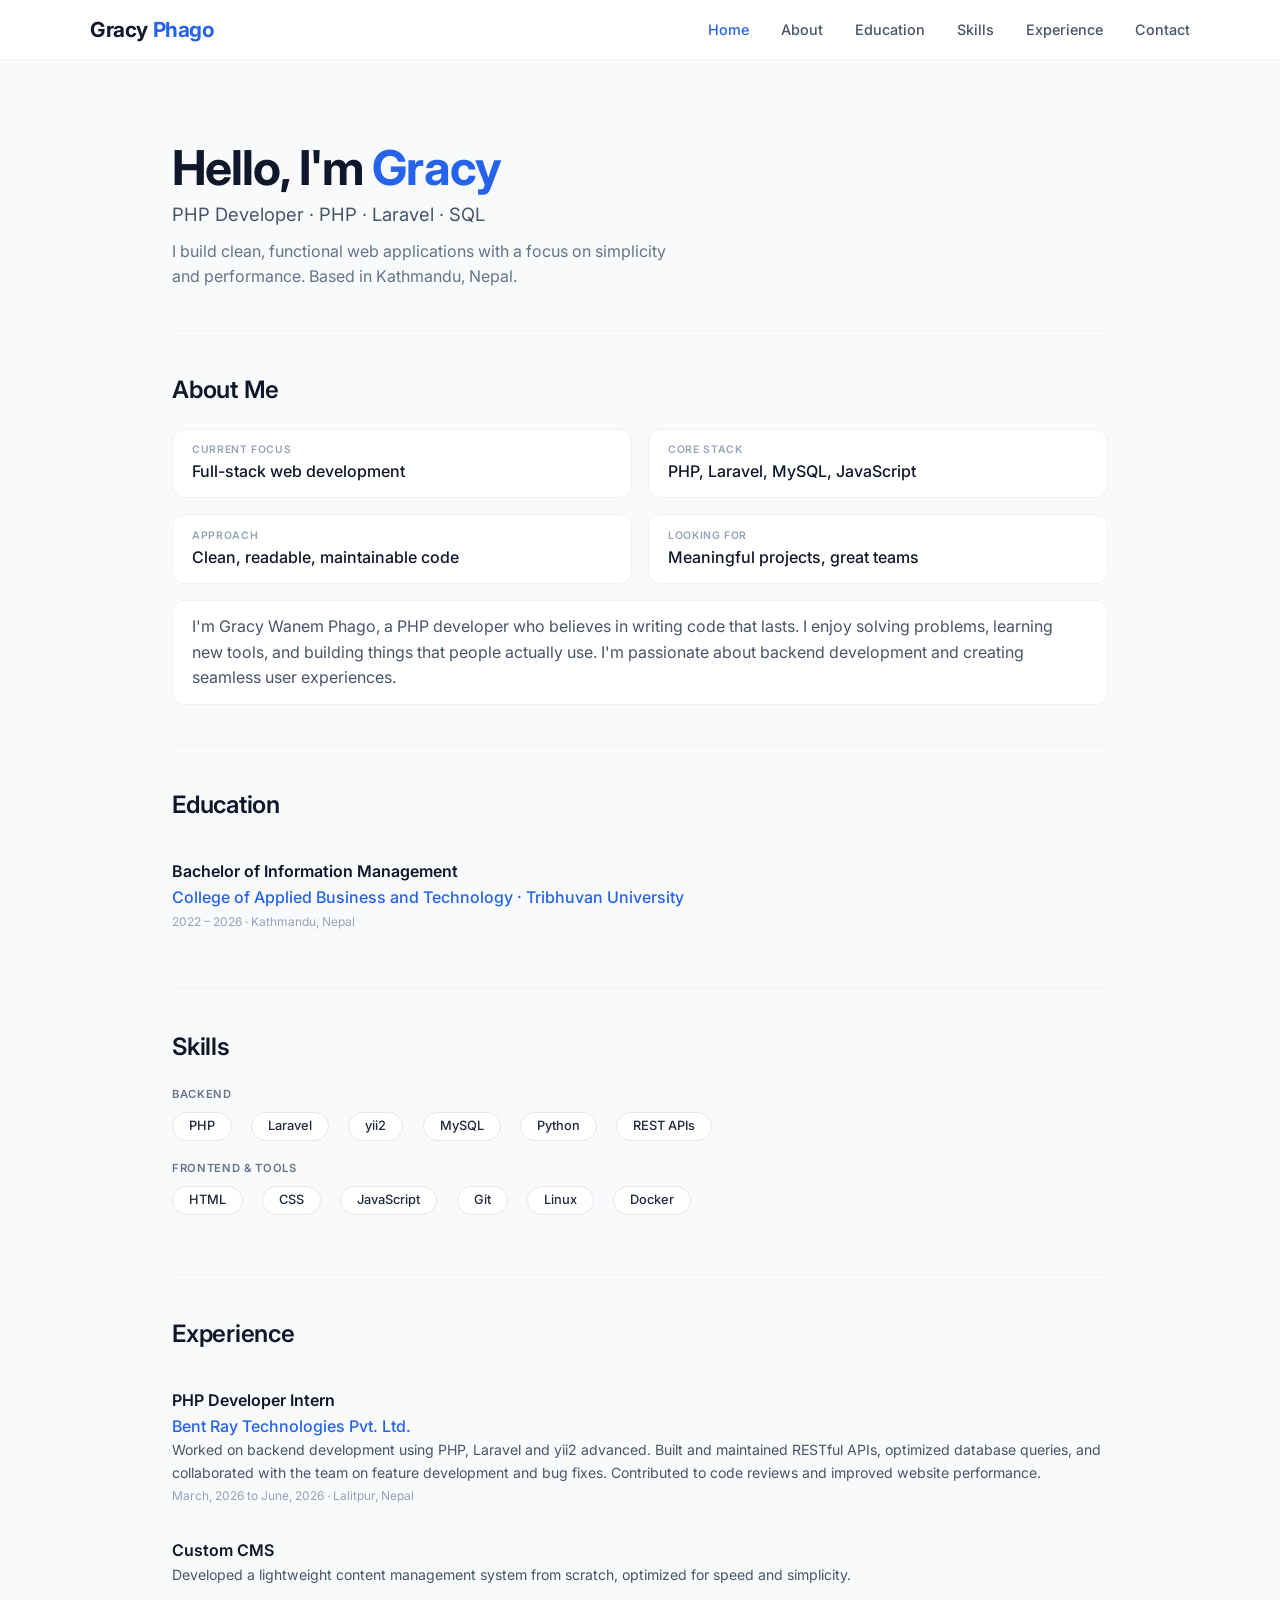
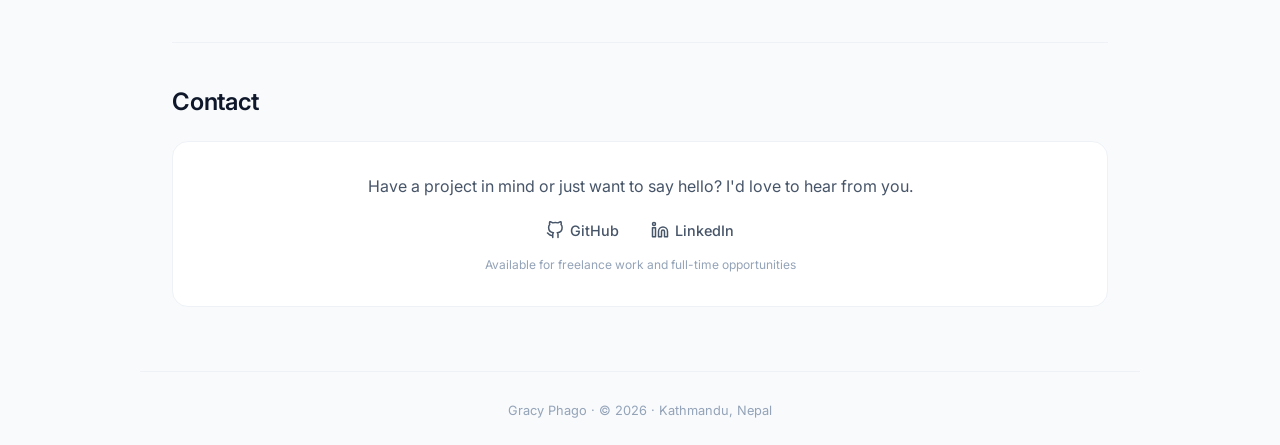
==== index.html @ eda29b72 "fix: add trailing slash" ====
<!DOCTYPE html>
<html lang="en">

<head>
  <meta charset="UTF-8" />
  <meta name="viewport" content="width=device-width, initial-scale=1.0" />
  <link rel="icon" href="data:image/svg+xml,<svg xmlns='http://www.w3.org/2000/svg' viewBox='0 0 100 100'><text y='.9em' font-size='90'>GP</text></svg>" />
  <!-- Primary Meta Tags -->
  <title>Gracy Phago | PHP Developer</title>
  <meta name="title" content="Gracy Phago" />
  <meta name="description"
    content="Gracy Phago is a PHP developer specializing in PHP, Laravel, and SQL. View portfolio, skills, and experience." />
  <meta name="keywords"
    content="Gracy Wanem Phago, PHP developer, Laravel developer, SQL developer, portfolio, Kathmandu, full-stack developer" />
  <meta name="robots" content="index, follow" />
  <meta name="author" content="Gracy Phago" />
  <link rel="canonical" href="https://gracyphago.com.np/" />

  <!-- Open Graph / Facebook -->
  <meta property="og:type" content="website" />
  <meta property="og:url" content="https://gracyphago.com.np/" />
  <meta property="og:title" content="Gracy Phago · PHP Developer Portfolio" />
  <meta property="og:description"
    content="Gracy Phago is a PHP developer specializing in PHP, Laravel, and SQL. View portfolio, skills, and experience." />
  <meta property="og:image" content="https://gracyphago.com.np//og-image.jpg" />
  <!-- Twitter -->
  <meta property="twitter:card" content="summary_large_image" />
  <meta property="twitter:url" content="https://gracyphago.com.np/" />
  <meta property="twitter:title" content="Gracy Phago · PHP Developer Portfolio" />
  <meta property="twitter:description"
    content="Gracy Phago is a PHP developer specializing in PHP, Laravel, and SQL. View portfolio, skills, and experience." />
  <meta property="twitter:image" content="https://gracyphago.com.np//og-image.jpg" />

  <!-- Apple Touch Icon -->
  <link rel="apple-touch-icon" sizes="180x180" href="apple-touch-icon.png" />
  <link rel="icon" type="image/png" sizes="32x32" href="favicon-32x32.png" />
  <link rel="icon" type="image/png" sizes="16x16" href="favicon-16x16.png" />

  <link rel="preconnect" href="https://fonts.googleapis.com">
  <link
    href="https://fonts.googleapis.com/css2?family=Inter:opsz,wght@14..32,300;14..32,400;14..32,500;14..32,600;14..32,700&display=swap"
    rel="stylesheet">

  <link rel="stylesheet" href="style.css" />

  <!-- JSON-LD Structured Data -->
  <script type="application/ld+json">
{
  "@context": "https://schema.org",
  "@type": "Person",
  "name": "Gracy Phago",
  "jobTitle": "Software Developer",
  "url": "https://gracyphago.com.np/",
  "address": {
    "@type": "PostalAddress",
    "addressCountry": "Nepal",
    "addressLocality": "Kathmandu"
  },
  "sameAs": [
    "https://github.com/phagogracy",
    "https://www.linkedin.com/in/gracy-wanem-phago-60000b256/"
  ],
  "alumniOf": {
    "@type": "EducationalOrganization",
    "name": "Tribhuvan University"
  },
  "knowsAbout": ["PHP", "Laravel", "SQL", "JavaScript", "Web Development"]
}
</script>
</head>

<body>
  <!-- navigation -->
  <nav class="navbar">
    <div class="nav-container">
      <div class="logo">Gracy <span>Phago</span></div>
      <div class="nav-links">
        <a href="#home" class="active">Home</a>
        <a href="#about">About</a>
        <a href="#education">Education</a>
        <a href="#skills">Skills</a>
        <a href="#experience">Experience</a>
        <a href="#contact">Contact</a>
      </div>
    </div>
  </nav>

  <!-- main content -->
  <div class="container">

    <!-- hero / home -->
    <section id="home" class="hero">
      <h1>Hello, I'm <span>Gracy</span></h1>
      <div class="tagline">PHP Developer · PHP · Laravel · SQL</div>
      <p>I build clean, functional web applications with a focus on simplicity and performance. Based in Kathmandu,
        Nepal.</p>
    </section>

    <!-- about -->
    <section id="about">
      <h2>About Me</h2>
      <div class="about-grid">
        <div class="about-item">
          <div class="label">Current focus</div>
          <div class="value">Full-stack web development</div>
        </div>
        <div class="about-item">
          <div class="label">Core stack</div>
          <div class="value">PHP, Laravel, MySQL, JavaScript</div>
        </div>
        <div class="about-item">
          <div class="label">Approach</div>
          <div class="value">Clean, readable, maintainable code</div>
        </div>
        <div class="about-item">
          <div class="label">Looking for</div>
          <div class="value">Meaningful projects, great teams</div>
        </div>
        <div class="about-bio">
          <p>I'm Gracy Wanem Phago, a PHP developer who believes in writing code that lasts. I enjoy solving problems,
            learning new tools, and building things that people actually use. I'm passionate about backend development
            and creating seamless user experiences.</p>
        </div>
      </div>
    </section>
    <!-- education -->
    <section id="education">
      <h2>Education</h2>

      <div class="edu-item">
        <div>
          <div class="edu-title">Bachelor of Information Management</div>
          <div class="edu-school">
            <a href="https://cab.edu.np" target="_blank" rel="noopener noreferrer">College of Applied Business and Technology</a> · Tribhuvan University</div>
          <div class="edu-meta">2022 – 2026 · Kathmandu, Nepal</div>
        </div>
      </div>
    </section>

    <!-- skills -->
    <section id="skills">
      <h2>Skills</h2>
      <div class="skill-group">
        <div class="skill-group-title">Backend</div>
        <div class="skill-row">
          <span class="skill-tag">PHP</span>
          <span class="skill-tag">Laravel</span>
          <span class="skill-tag">yii2</span>
          <span class="skill-tag">MySQL</span>
          <span class="skill-tag">Python</span>
          <span class="skill-tag">REST APIs</span>
        </div>
      </div>
      <div class="skill-group">
        <div class="skill-group-title">Frontend &amp; Tools</div>
        <div class="skill-row">
          <span class="skill-tag">HTML</span>
          <span class="skill-tag">CSS</span>
          <span class="skill-tag">JavaScript</span>
          <span class="skill-tag">Git</span>
          <span class="skill-tag">Linux</span>
          <span class="skill-tag">Docker</span>
        </div>
      </div>
    </section>

    <!-- experience -->
    <section id="experience">
      <h2>Experience</h2>
      <div class="exp-item">
        <div>
          <div class="exp-title">PHP Developer Intern</div>
          <div class="exp-company">
            <a href="https://bentraytech.com" target="_blank" rel="noopener noreferrer">
              Bent Ray Technologies Pvt. Ltd.
            </a>
          </div>
          <div class="exp-desc">Worked on backend development using PHP, Laravel and yii2 advanced. Built and maintained
            RESTful APIs, optimized database queries, and collaborated with the team on feature development and bug
            fixes. Contributed to code reviews and improved website performance.</div>
          <div class="exp-meta">March, 2026 to June, 2026 · Lalitpur, Nepal</div>
        </div>
      </div>

      <div class="exp-item">
        <div>
          <div class="exp-title">Custom CMS</div>
          <div class="exp-desc">Developed a lightweight content management system from scratch, optimized for speed and
            simplicity.</div>
        </div>
      </div>
    </section>
    <!-- contact -->
    <section id="contact">
      <h2>Contact</h2>
      <div class="contact-box">
        <p>Have a project in mind or just want to say hello? I'd love to hear from you.</p>
        <div class="social-links">
          <a href="https://github.com/phagogracy" target="_blank" rel="noopener">
            <svg width="18" height="18" viewBox="0 0 24 24" fill="none" stroke="currentColor" stroke-width="2"
              stroke-linecap="round" stroke-linejoin="round">
              <path
                d="M9 19c-5 1.5-5-2.5-7-3m14 6v-3.87a3.37 3.37 0 0 0-.94-2.61c3.14-.35 6.44-1.54 6.44-7A5.44 5.44 0 0 0 20 4.77 5.07 5.07 0 0 0 19.91 1S18.73.65 16 2.48a13.38 13.38 0 0 0-7 0C6.27.65 5.09 1 5.09 1A5.07 5.07 0 0 0 5 4.77a5.44 5.44 0 0 0-1.5 3.78c0 5.42 3.3 6.61 6.44 7A3.37 3.37 0 0 0 9 18.13V22">
              </path>
            </svg>
            GitHub
          </a>
          <a href="https://www.linkedin.com/in/gracy-wanem-phago-60000b256/" target="_blank" rel="noopener">
            <svg width="18" height="18" viewBox="0 0 24 24" fill="none" stroke="currentColor" stroke-width="2"
              stroke-linecap="round" stroke-linejoin="round">
              <path d="M16 8a6 6 0 0 1 6 6v7h-4v-7a2 2 0 0 0-2-2 2 2 0 0 0-2 2v7h-4v-7a6 6 0 0 1 6-6z"></path>
              <rect x="2" y="9" width="4" height="12"></rect>
              <circle cx="4" cy="4" r="2"></circle>
            </svg>
            LinkedIn
          </a>
        </div>
        <div class="contact-note">Available for freelance work and full-time opportunities</div>
      </div>
    </section>
  </div>

  <!-- footer -->
  <footer>
    <span>Gracy Phago</span> · <span>© 2026</span> · <span>Kathmandu, Nepal</span>
  </footer>

  <script src="script.js"></script>
</body>

</html>
---- style.css ----
/* reset & base */
* {
    margin: 0;
    padding: 0;
    box-sizing: border-box;
}

html {
    scroll-behavior: smooth;
}

body {
    font-family: 'Inter', system-ui, -apple-system, sans-serif;
    background: #f8fafc;
    color: #0f172a;
    line-height: 1.6;
}

/*  navigation  */
.navbar {
    background: white;
    border-bottom: 1px solid #eef2f6;
    padding: 0.8rem 2rem;
    position: sticky;
    top: 0;
    z-index: 100;
    backdrop-filter: blur(8px);
    background: rgba(255, 255, 255, 0.92);
}

.nav-container {
    max-width: 1100px;
    margin: 0 auto;
    display: flex;
    justify-content: space-between;
    align-items: center;
    flex-wrap: wrap;
    gap: 1rem;
}

.logo {
    font-size: 1.3rem;
    font-weight: 700;
    letter-spacing: -0.02em;
}

.logo span {
    color: #2563eb;
}

.nav-links {
    display: flex;
    gap: 2rem;
    flex-wrap: wrap;
}

.nav-links a {
    color: #475569;
    text-decoration: none;
    font-size: 0.9rem;
    font-weight: 500;
    transition: color 0.2s;
}

.nav-links a:hover {
    color: #2563eb;
}

.nav-links a.active {
    color: #2563eb;
}

/*  container  */
.container {
    max-width: 1000px;
    margin: 0 auto;
    padding: 2rem 2rem 1.5rem;
}

/*  hero section  */
.hero {
    padding: 3rem 0 2.5rem;
}

.hero h1 {
    font-size: 3rem;
    font-weight: 700;
    letter-spacing: -0.02em;
    line-height: 1.15;
    margin-bottom: 0.3rem;
}

.hero h1 span {
    color: #2563eb;
}

.hero .tagline {
    font-size: 1.15rem;
    color: #475569;
    margin-bottom: 0.6rem;
}

.hero p {
    color: #64748b;
    max-width: 520px;
    font-size: 1rem;
}

/*  sections  */
section {
    padding: 2.5rem 0;
    border-bottom: 1px solid #eef2f6;
}

section:last-of-type {
    border-bottom: none;
}

h2 {
    font-size: 1.5rem;
    font-weight: 600;
    margin-bottom: 1.2rem;
    color: #0f172a;
    letter-spacing: -0.01em;
}

/* about */
.about-grid {
    display: grid;
    grid-template-columns: 1fr 1fr;
    gap: 1rem;
}

.about-item {
    background: white;
    padding: 0.8rem 1.2rem;
    border-radius: 12px;
    border: 1px solid #eef2f6;
}

.about-item .label {
    font-size: 0.65rem;
    text-transform: uppercase;
    letter-spacing: 0.06em;
    color: #94a3b8;
    font-weight: 600;
}

.about-item .value {
    font-weight: 500;
    color: #0f172a;
}

.about-bio {
    grid-column: 1 / -1;
    background: white;
    padding: 0.8rem 1.2rem;
    border-radius: 12px;
    border: 1px solid #eef2f6;
}

.about-bio p {
    color: #475569;
}

/* education */
.edu-item {
    display: flex;
    gap: 1rem;
    padding: 1rem 0;
    border-bottom: 1px solid #f1f5f9;
}

.edu-item:last-child {
    border-bottom: none;
}

.edu-title {
    font-weight: 600;
    font-size: 1rem;
    color: #0f172a;
}

.edu-school {
    font-weight: 500;
    color: #2563eb;
}

.edu-school a {
    color: #2563eb;
    text-decoration: none;
    font-weight: 500;
    transition: color 0.2s, border-bottom 0.2s;
    border-bottom: 1px solid transparent;
}

.edu-school a:hover {
    color: #1d4ed8;
    border-bottom: 1px solid #2563eb;
}

.edu-desc {
    font-size: 0.88rem;
    color: #475569;
}

.edu-meta {
    font-size: 0.75rem;
    color: #94a3b8;
    margin-top: 0.1rem;
}

/* skills */
.skill-group {
    margin-bottom: 1.2rem;
}

.skill-group-title {
    font-size: 0.7rem;
    font-weight: 600;
    text-transform: uppercase;
    letter-spacing: 0.06em;
    color: #64748b;
    margin-bottom: 0.5rem;
}

.skill-row {
    display: flex;
    flex-wrap: wrap;
    gap: 0.5rem 1.2rem;
}

.skill-tag {
    background: white;
    padding: 0.2rem 1rem;
    border-radius: 20px;
    font-size: 0.8rem;
    font-weight: 500;
    color: #1e293b;
    border: 1px solid #e2e8f0;
}

/* experience */
.exp-item {
    display: flex;
    gap: 1rem;
    padding: 1rem 0;
    border-bottom: 1px solid #f1f5f9;
}

.exp-item:last-child {
    border-bottom: none;
}

.exp-title {
    font-weight: 600;
    font-size: 1rem;
    color: #0f172a;
}

.exp-company {
    font-weight: 500;
    color: #2563eb;
}

.exp-company a {
    color: #2563eb;
    text-decoration: none;
    font-weight: 500;
    transition: color 0.2s, border-bottom 0.2s;
    border-bottom: 1px solid transparent;
}

.exp-company a:hover {
    color: #1d4ed8;
    border-bottom: 1px solid #2563eb;
}

.exp-desc {
    font-size: 0.88rem;
    color: #475569;
}

.exp-meta {
    font-size: 0.75rem;
    color: #94a3b8;
    margin-top: 0.1rem;
}

/* contact */
.contact-box {
    background: white;
    border-radius: 16px;
    padding: 2rem 2rem;
    text-align: center;
    border: 1px solid #eef2f6;
}

.contact-box p {
    color: #475569;
    margin-bottom: 1.2rem;
}

.social-links {
    display: flex;
    justify-content: center;
    gap: 2rem;
    flex-wrap: wrap;
}

.social-links a {
    color: #475569;
    text-decoration: none;
    font-weight: 500;
    font-size: 0.9rem;
    display: inline-flex;
    align-items: center;
    gap: 6px;
    transition: color 0.2s;
}

.social-links a:hover {
    color: #2563eb;
}

.contact-note {
    margin-top: 0.8rem;
    font-size: 0.75rem;
    color: #94a3b8;
}

/*  footer  */
footer {
    text-align: center;
    padding: 1.8rem 2rem 1.5rem;
    border-top: 1px solid #eef2f6;
    font-size: 0.8rem;
    color: #94a3b8;
    max-width: 1000px;
    margin: 0 auto;
}

/*  responsive  */
@media (max-width: 768px) {
    .navbar {
        padding: 0.7rem 1.2rem;
    }

    .nav-container {
        flex-direction: column;
        align-items: stretch;
        text-align: center;
    }

    .nav-links {
        justify-content: center;
        gap: 1.2rem;
    }

    .container {
        padding: 1.2rem 1.2rem;
    }

    .hero h1 {
        font-size: 2.2rem;
    }

    .about-grid {
        grid-template-columns: 1fr;
    }

    .about-bio {
        grid-column: 1;
    }

    .contact-box {
        padding: 1.5rem 1.2rem;
    }

    .social-links {
        gap: 1.2rem;
    }
}

@media (max-width: 480px) {
    .navbar {
        padding: 0.6rem 0.8rem;
    }

    .container {
        padding: 0.8rem 0.8rem;
    }

    .hero h1 {
        font-size: 1.8rem;
    }

    .hero .tagline {
        font-size: 1rem;
    }

    .exp-item {
        flex-direction: column;
        gap: 0.2rem;
    }

    .nav-links {
        gap: 0.8rem;
    }

    .nav-links a {
        font-size: 0.8rem;
    }
}
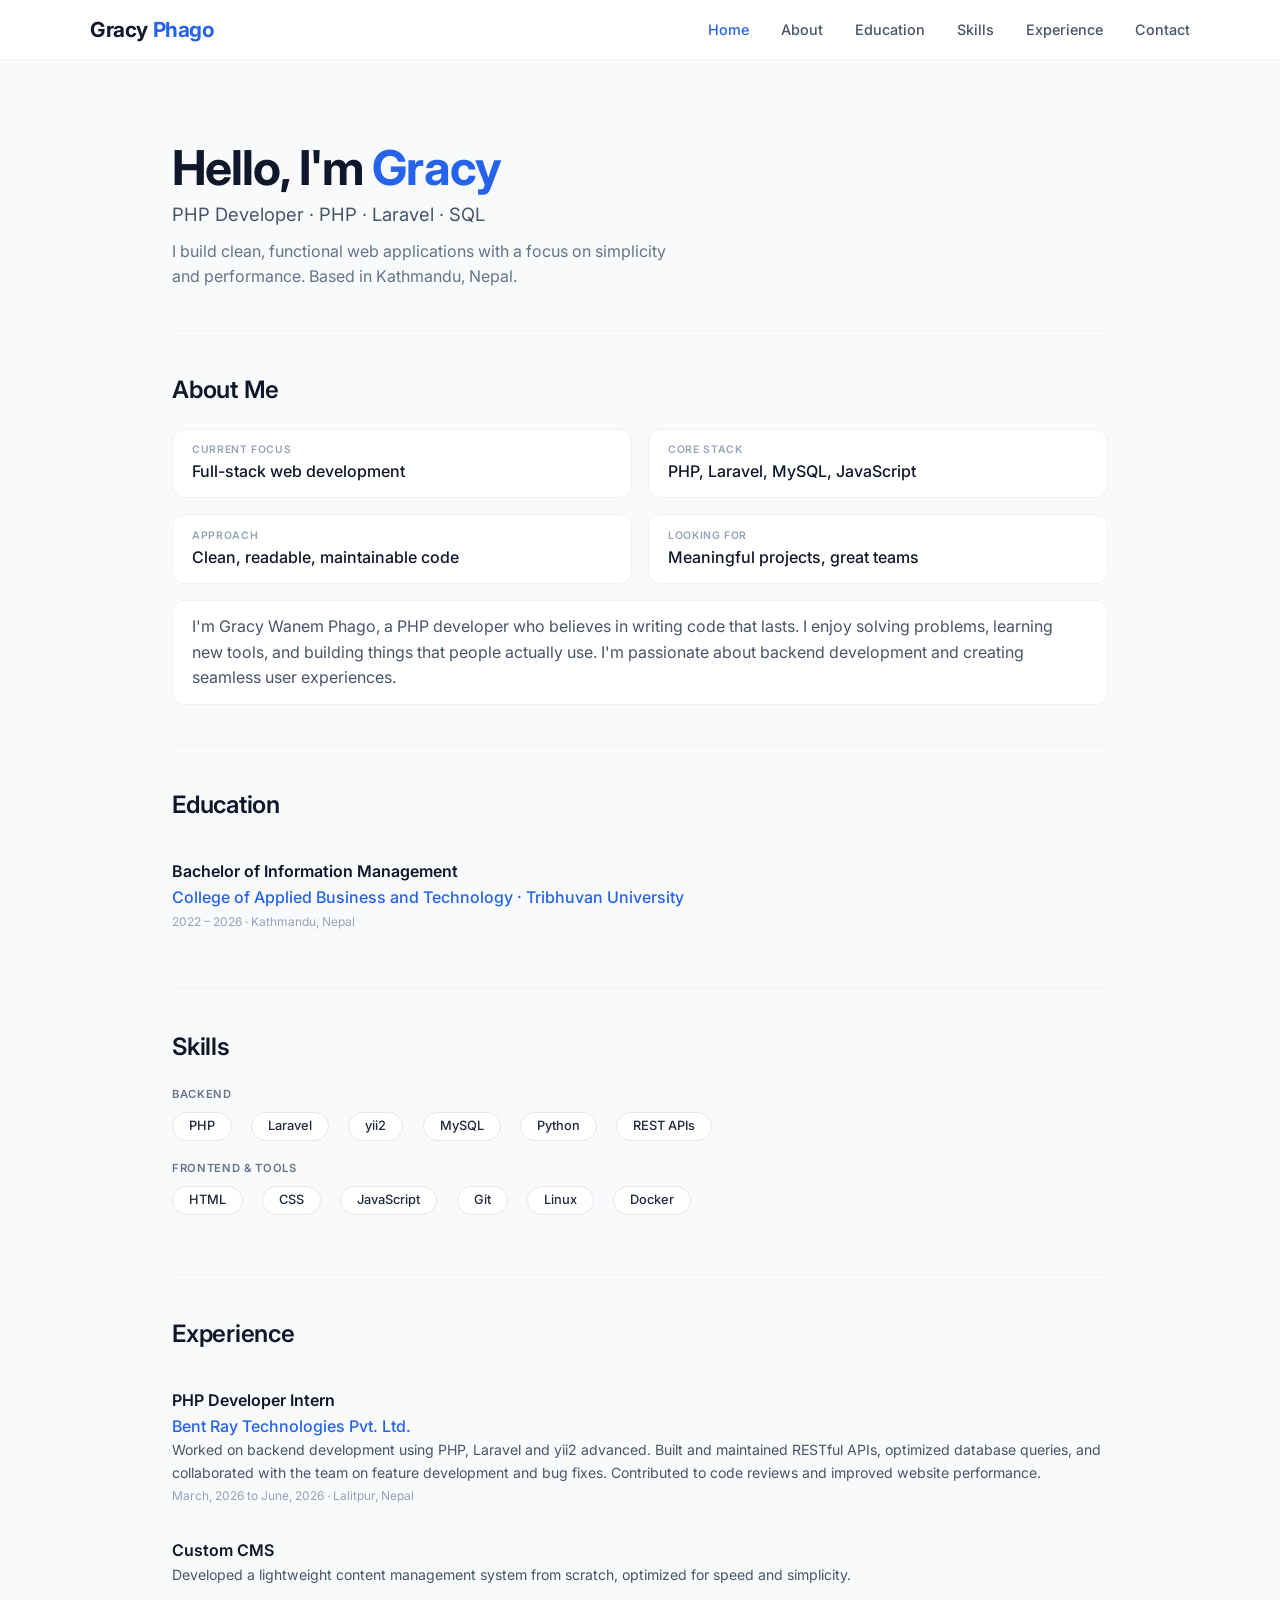
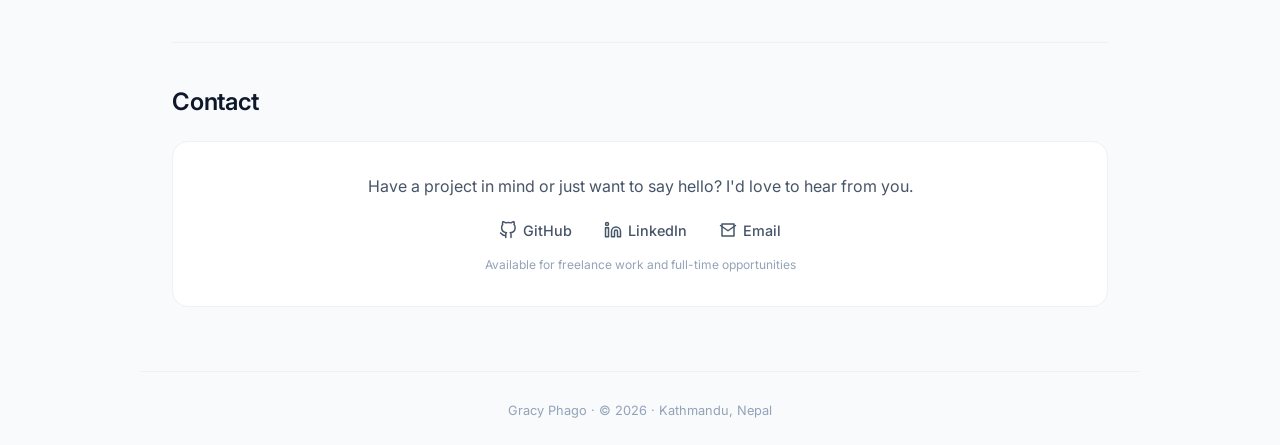
==== commit 72295a62: "add email address" ====
--- a/index.html
+++ b/index.html
@@ -11,7 +11,7 @@
   <meta name="description"
     content="Gracy Phago is a PHP developer specializing in PHP, Laravel, and SQL. View portfolio, skills, and experience." />
   <meta name="keywords"
-    content="Gracy Wanem Phago, PHP developer, Laravel developer, SQL developer, portfolio, Kathmandu, full-stack developer" />
+    content="Gracy Phago, Gracy Wanem Phago, PHP developer, Laravel developer, SQL developer, portfolio, Kathmandu, full-stack developer" />
   <meta name="robots" content="index, follow" />
   <meta name="author" content="Gracy Phago" />
   <link rel="canonical" href="https://gracyphago.com.np/" />
@@ -214,6 +214,14 @@
             </svg>
             LinkedIn
           </a>
+          <a href="mailto:phagogracy085@gmail.com">
+            <svg width="18" height="18" viewBox="0 0 24 24" fill="none" stroke="currentColor" stroke-width="2"
+              stroke-linecap="round" stroke-linejoin="round">
+              <path d="M4 4h16v16H4z"></path>
+              <polyline points="22,6 12,13 2,6"></polyline>
+            </svg>
+            Email
+          </a>
         </div>
         <div class="contact-note">Available for freelance work and full-time opportunities</div>
       </div>
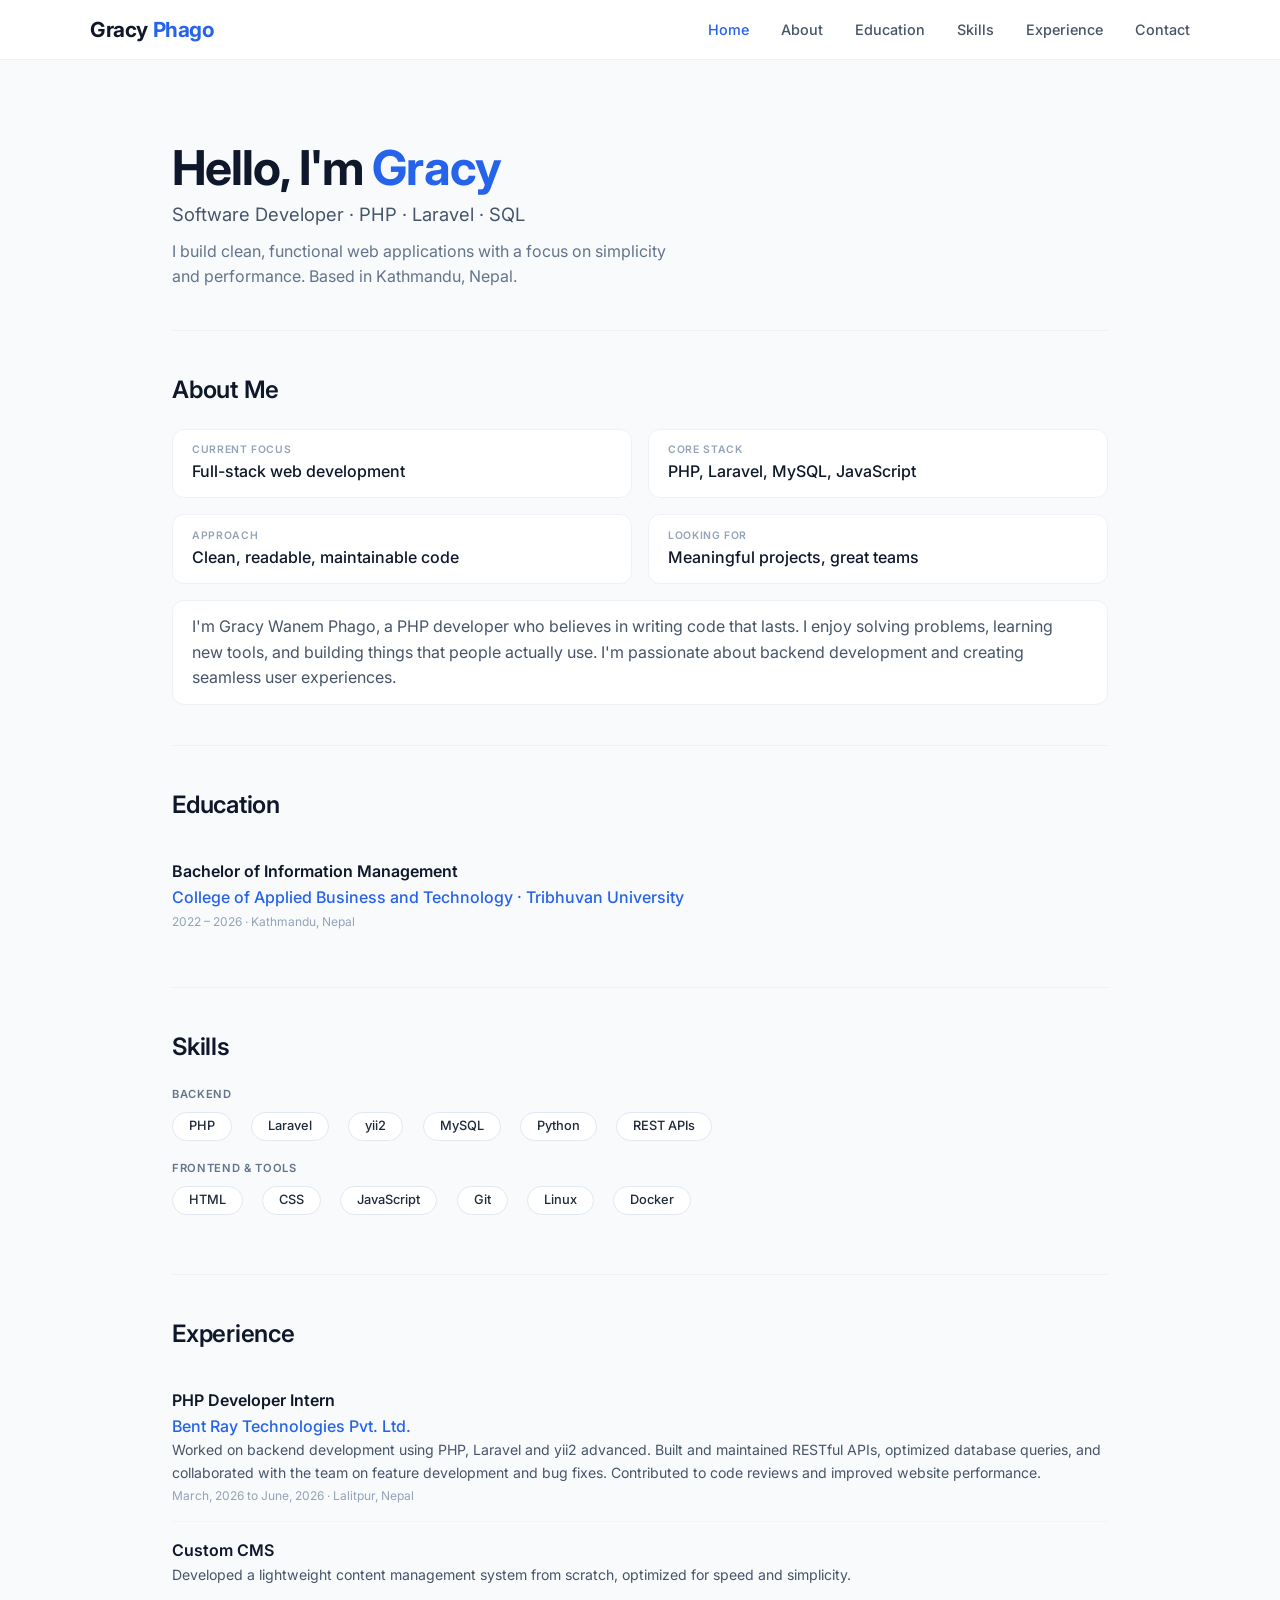
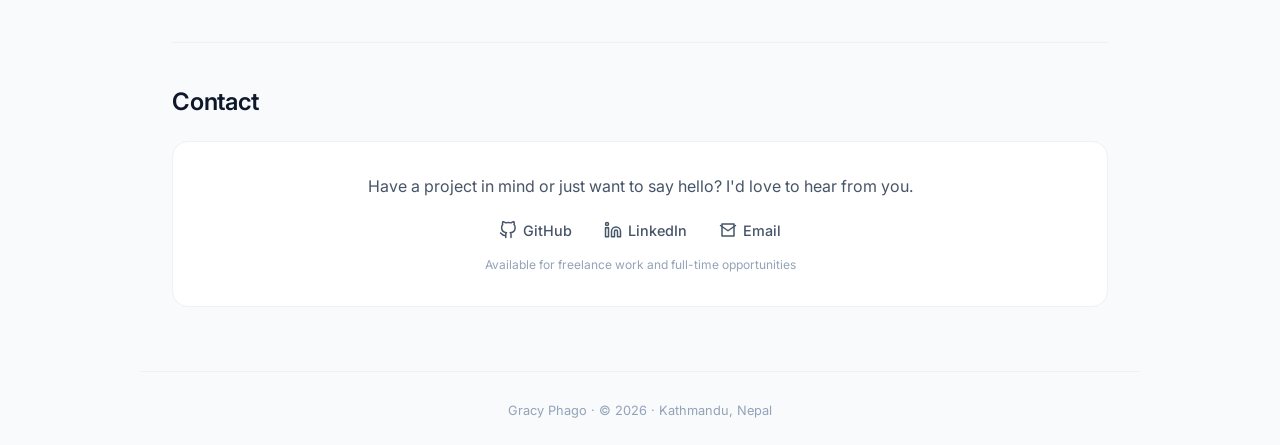
==== commit 1998539b: "typo" ====
--- a/index.html
+++ b/index.html
@@ -4,69 +4,85 @@
 <head>
   <meta charset="UTF-8" />
   <meta name="viewport" content="width=device-width, initial-scale=1.0" />
-  <link rel="icon" href="data:image/svg+xml,<svg xmlns='http://www.w3.org/2000/svg' viewBox='0 0 100 100'><text y='.9em' font-size='90'>GP</text></svg>" />
+  <link rel="icon"
+    href="data:image/svg+xml,<svg xmlns='http://www.w3.org/2000/svg' viewBox='0 0 100 100'><text y='.9em' font-size='90'>GP</text></svg>" />
   <!-- Primary Meta Tags -->
-  <title>Gracy Phago | PHP Developer</title>
-  <meta name="title" content="Gracy Phago" />
+  <title>Gracy Phago | Software Developer Portfolio | Nepal</title>
+
+  <meta name="title" content="Gracy Phago | Software Developer Portfolio" />
+
   <meta name="description"
-    content="Gracy Phago is a PHP developer specializing in PHP, Laravel, and SQL. View portfolio, skills, and experience." />
+    content="Explore the portfolio of Gracy Phago, a software developer from Nepal specializing in Laravel, PHP, JavaScript, and modern web application development." />
+
   <meta name="keywords"
-    content="Gracy Phago, Gracy Wanem Phago, PHP developer, Laravel developer, SQL developer, portfolio, Kathmandu, full-stack developer" />
+    content="Gracy Phago, Gracy Wanem Phago, Software Developer,  Software Developer in Kathmandu,Web Developer, Laravel Developer, PHP Developer, PHP Developer in Kathmandu, JavaScript Developer, SQL, Portfolio, Nepal, Kathmandu" />
+
   <meta name="robots" content="index, follow" />
   <meta name="author" content="Gracy Phago" />
+
   <link rel="canonical" href="https://gracyphago.com.np/" />
 
-  <!-- Open Graph / Facebook -->
+  <!-- Open Graph -->
   <meta property="og:type" content="website" />
   <meta property="og:url" content="https://gracyphago.com.np/" />
-  <meta property="og:title" content="Gracy Phago · PHP Developer Portfolio" />
+  <meta property="og:title" content="Gracy Phago | Software Developer Portfolio" />
   <meta property="og:description"
-    content="Gracy Phago is a PHP developer specializing in PHP, Laravel, and SQL. View portfolio, skills, and experience." />
-  <meta property="og:image" content="https://gracyphago.com.np//og-image.jpg" />
+    content="Explore the portfolio of Gracy Phago, a software developer specializing in Laravel, PHP, JavaScript, and modern web applications." />
+  <meta property="og:image" content="https://gracyphago.com.np/og-image.jpg" />
+
   <!-- Twitter -->
-  <meta property="twitter:card" content="summary_large_image" />
-  <meta property="twitter:url" content="https://gracyphago.com.np/" />
-  <meta property="twitter:title" content="Gracy Phago · PHP Developer Portfolio" />
-  <meta property="twitter:description"
-    content="Gracy Phago is a PHP developer specializing in PHP, Laravel, and SQL. View portfolio, skills, and experience." />
-  <meta property="twitter:image" content="https://gracyphago.com.np//og-image.jpg" />
+  <meta name="twitter:card" content="summary_large_image" />
+  <meta name="twitter:url" content="https://gracyphago.com.np/" />
+  <meta name="twitter:title" content="Gracy Phago | Software Developer Portfolio" />
+  <meta name="twitter:description"
+    content="Explore the portfolio of Gracy Phago, a software developer specializing in Laravel, PHP, JavaScript, and modern web applications." />
+  <meta name="twitter:image" content="https://gracyphago.com.np/og-image.jpg" />
 
   <!-- Apple Touch Icon -->
   <link rel="apple-touch-icon" sizes="180x180" href="apple-touch-icon.png" />
   <link rel="icon" type="image/png" sizes="32x32" href="favicon-32x32.png" />
   <link rel="icon" type="image/png" sizes="16x16" href="favicon-16x16.png" />
 
-  <link rel="preconnect" href="https://fonts.googleapis.com">
+  <!-- Fonts -->
+  <link rel="preconnect" href="https://fonts.googleapis.com" />
   <link
     href="https://fonts.googleapis.com/css2?family=Inter:opsz,wght@14..32,300;14..32,400;14..32,500;14..32,600;14..32,700&display=swap"
-    rel="stylesheet">
+    rel="stylesheet" />
 
   <link rel="stylesheet" href="style.css" />
 
   <!-- JSON-LD Structured Data -->
   <script type="application/ld+json">
-{
-  "@context": "https://schema.org",
-  "@type": "Person",
-  "name": "Gracy Phago",
-  "jobTitle": "Software Developer",
-  "url": "https://gracyphago.com.np/",
-  "address": {
-    "@type": "PostalAddress",
-    "addressCountry": "Nepal",
-    "addressLocality": "Kathmandu"
-  },
-  "sameAs": [
-    "https://github.com/phagogracy",
-    "https://www.linkedin.com/in/gracy-wanem-phago-60000b256/"
-  ],
-  "alumniOf": {
-    "@type": "EducationalOrganization",
-    "name": "Tribhuvan University"
-  },
-  "knowsAbout": ["PHP", "Laravel", "SQL", "JavaScript", "Web Development"]
-}
-</script>
+  {
+    "@context": "https://schema.org",
+    "@type": "Person",
+    "name": "Gracy Phago",
+    "jobTitle": "Software Developer",
+    "url": "https://gracyphago.com.np/",
+    "address": {
+      "@type": "PostalAddress",
+      "addressCountry": "Nepal",
+      "addressLocality": "Kathmandu"
+    },
+    "sameAs": [
+      "https://github.com/phagogracy",
+      "https://www.linkedin.com/in/gracy-wanem-phago-60000b256/"
+    ],
+    "alumniOf": {
+      "@type": "EducationalOrganization",
+      "name": "Tribhuvan University"
+    },
+    "knowsAbout": [
+      "PHP",
+      "Laravel",
+      "JavaScript",
+      "SQL",
+      "HTML",
+      "CSS",
+      "Web Development"
+    ]
+  }
+  </script>
 </head>
 
 <body>
@@ -91,7 +107,7 @@
     <!-- hero / home -->
     <section id="home" class="hero">
       <h1>Hello, I'm <span>Gracy</span></h1>
-      <div class="tagline">PHP Developer · PHP · Laravel · SQL</div>
+      <div class="tagline">Software Developer · PHP · Laravel · SQL</div>
       <p>I build clean, functional web applications with a focus on simplicity and performance. Based in Kathmandu,
         Nepal.</p>
     </section>
@@ -131,7 +147,9 @@
         <div>
           <div class="edu-title">Bachelor of Information Management</div>
           <div class="edu-school">
-            <a href="https://cab.edu.np" target="_blank" rel="noopener noreferrer">College of Applied Business and Technology</a> · Tribhuvan University</div>
+            <a href="https://cab.edu.np" target="_blank" rel="noopener noreferrer">College of Applied Business and
+              Technology</a> · Tribhuvan University
+          </div>
           <div class="edu-meta">2022 – 2026 · Kathmandu, Nepal</div>
         </div>
       </div>
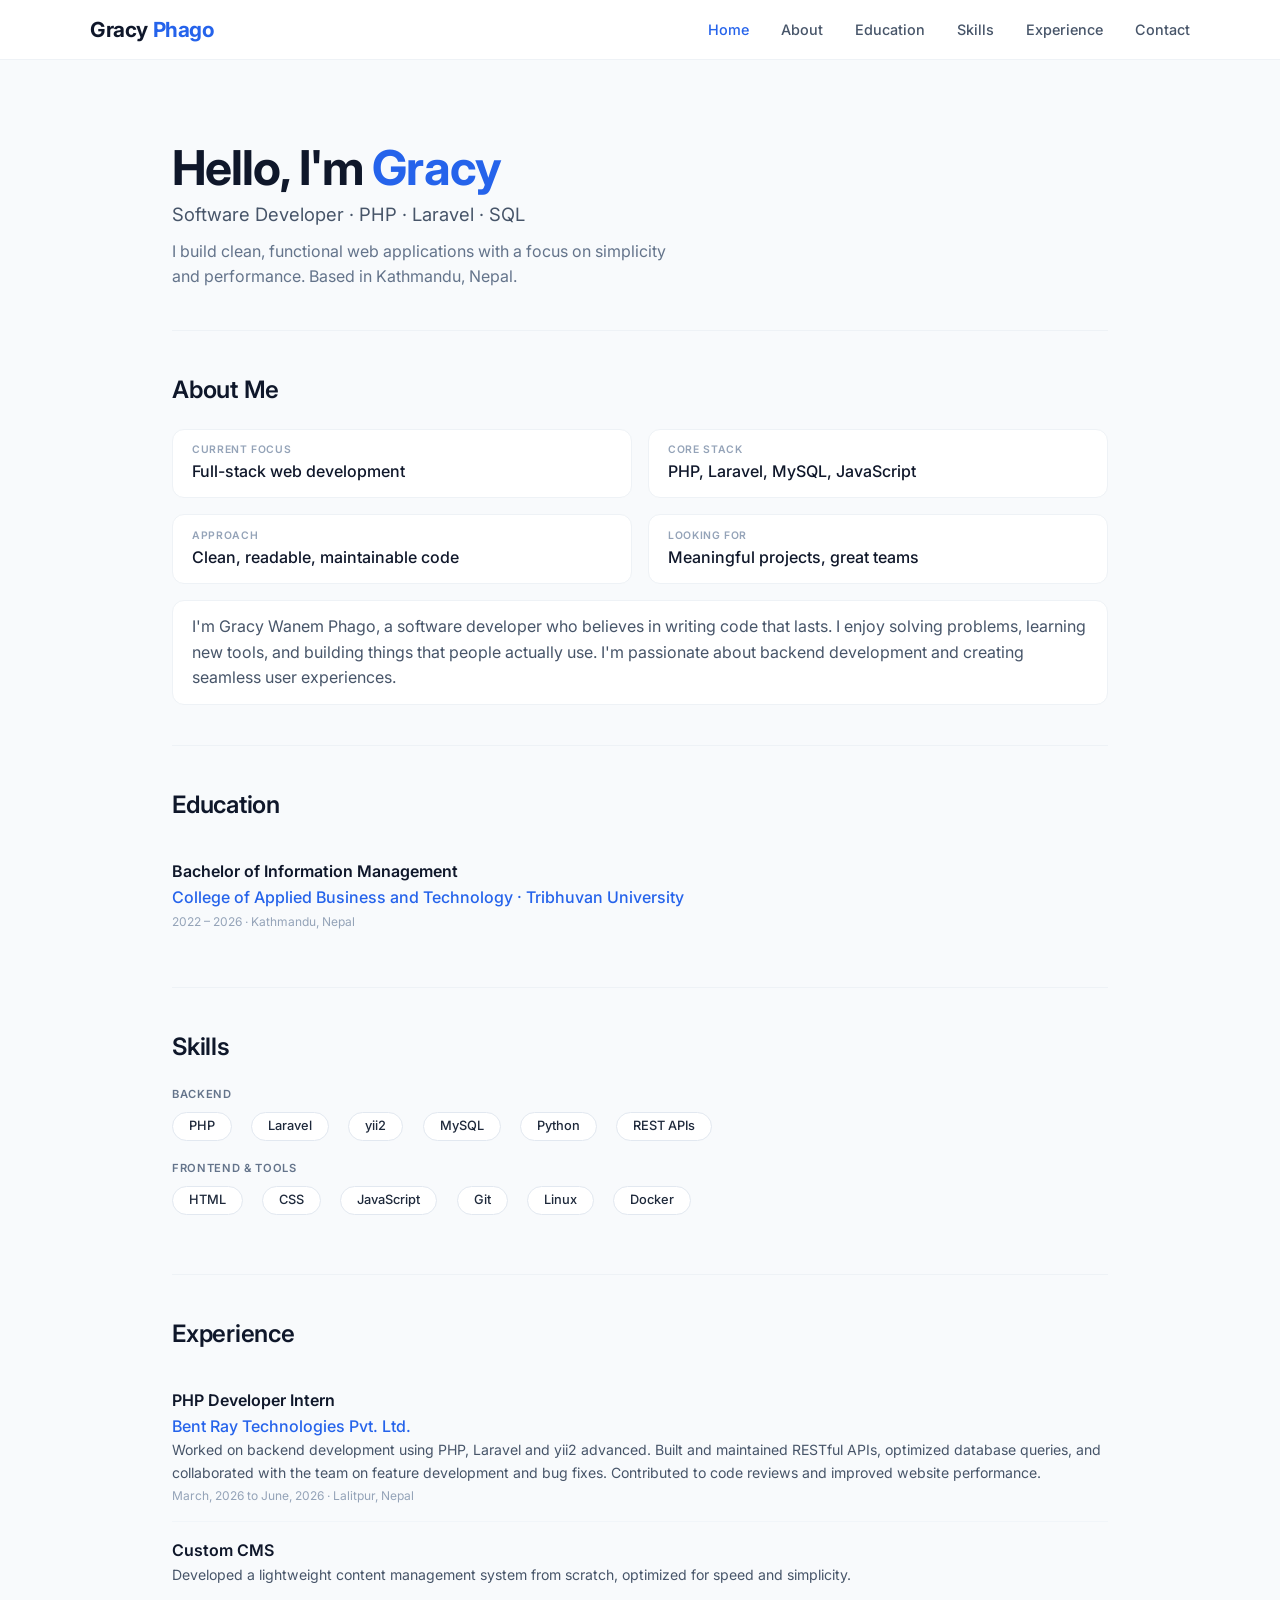
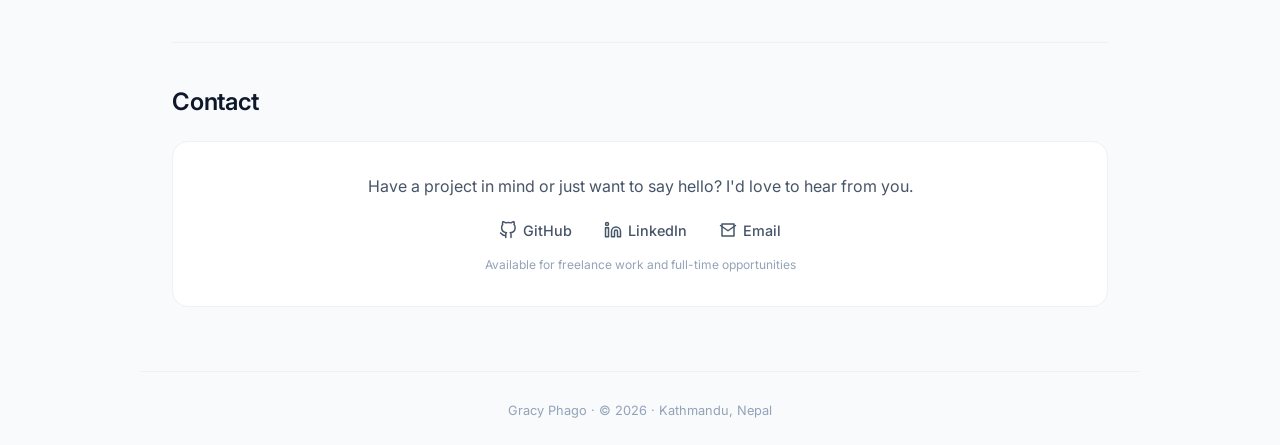
==== commit fe319824: "typo" ====
--- a/index.html
+++ b/index.html
@@ -133,7 +133,7 @@
           <div class="value">Meaningful projects, great teams</div>
         </div>
         <div class="about-bio">
-          <p>I'm Gracy Wanem Phago, a PHP developer who believes in writing code that lasts. I enjoy solving problems,
+          <p>I'm Gracy Wanem Phago, a software developer who believes in writing code that lasts. I enjoy solving problems,
             learning new tools, and building things that people actually use. I'm passionate about backend development
             and creating seamless user experiences.</p>
         </div>
